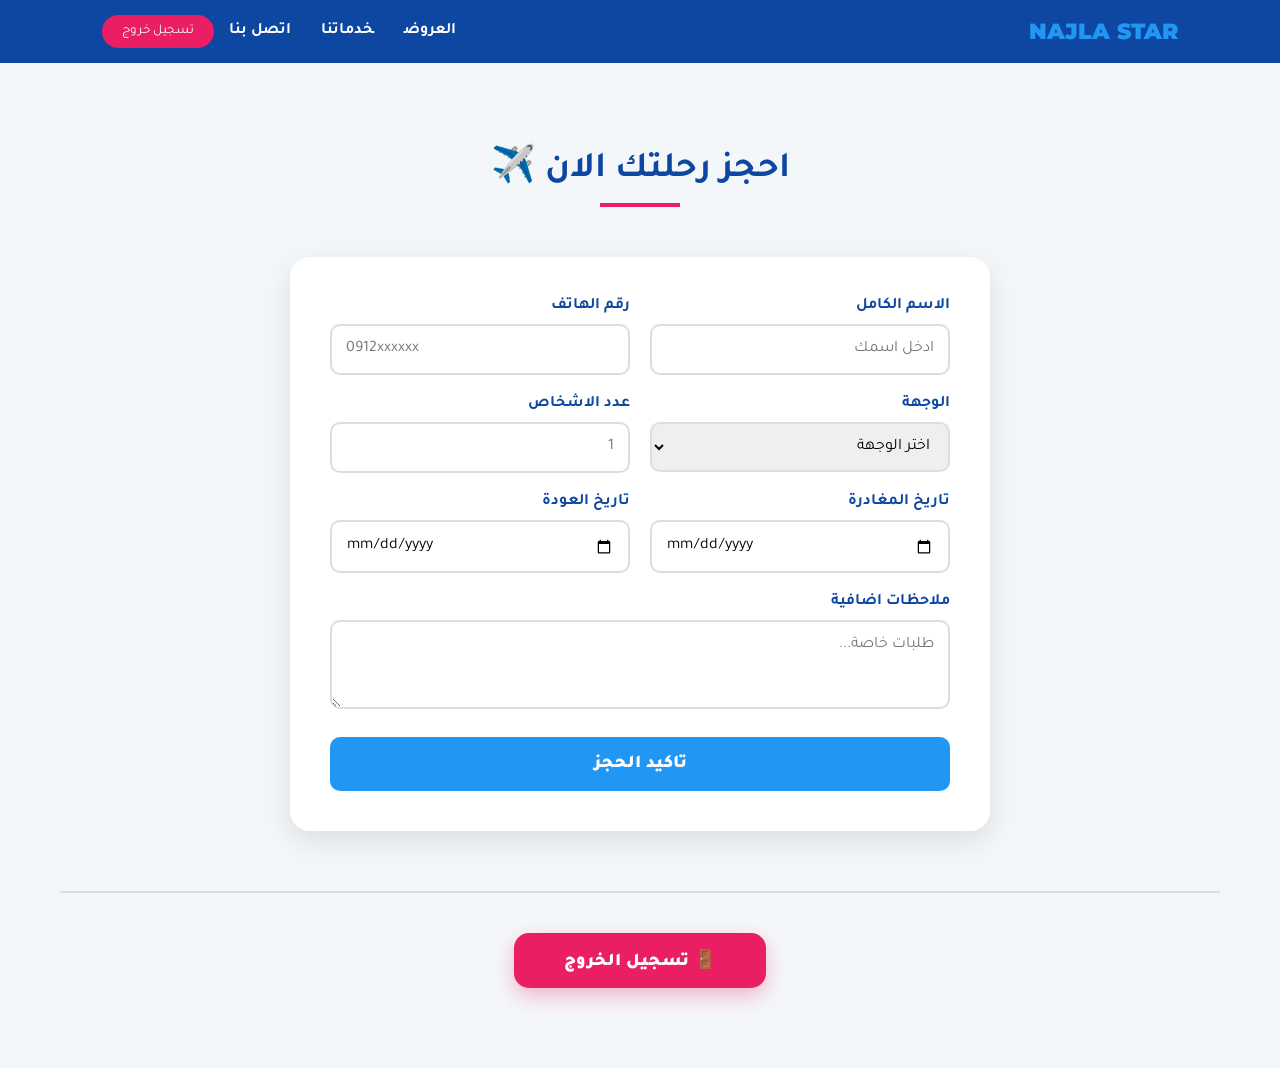
==== booking.html @ 3e5f663d "رفع الموقع النهائي" ====
<!DOCTYPE html>
<html lang="ar" dir="rtl">
<head>
<meta charset="UTF-8">
<meta name="viewport" content="width=device-width, initial-scale=1.0">
<title>NAJLA STAR - الحجز</title>
<link href="https://fonts.googleapis.com/css2?family=Tajawal:wght@400;700;900&family=Montserrat:wght@700;900&display=swap" rel="stylesheet">
<link rel="stylesheet" href="style.css">
</head>
<body>
<header class="navbar"><div class="logo">NAJLA STAR</div><nav><a href="offers.html">العروض</a><a href="services.html">خدماتنا</a><a href="contact.html">اتصل بنا</a><button class="btn-logout" onclick="logout()">تسجيل خروج</button></nav></header>
<div class="container">
  <h2 class="section-title">احجز رحلتك الان ✈️</h2>
  <form class="booking-form" onsubmit="alert('تم استلام طلب الحجز بنجاح. سوف نتواصل معك خلال 24 ساعة'); return false;">
    <div class="form-row">
      <div class="form-group">
        <label>الاسم الكامل</label>
        <input type="text" placeholder="ادخل اسمك" required>
      </div>
      <div class="form-group">
        <label>رقم الهاتف</label>
        <input type="tel" placeholder="0912xxxxxx" required>
      </div>
    </div>
    <div class="form-row">
      <div class="form-group">
        <label>الوجهة</label>
        <select id="destinationSelect" required>
          <option>اختر الوجهة</option>
          <option>القاهرة - مصر</option>
          <option>دبي - الامارات</option>
          <option>اسطنبول - تركيا</option>
        </select>
      </div>
      <div class="form-group">
        <label>عدد الاشخاص</label>
        <input type="number" placeholder="1" min="1" required>
      </div>
    </div>
    <div class="form-row">
      <div class="form-group">
        <label>تاريخ المغادرة</label>
        <input type="date" required>
      </div>
      <div class="form-group">
        <label>تاريخ العودة</label>
        <input type="date" required>
      </div>
    </div>
    <div class="form-group">
      <label>ملاحظات اضافية</label>
      <textarea rows="3" placeholder="طلبات خاصة..."></textarea>
    </div>
    <button type="submit" class="btn-book">تاكيد الحجز</button>
  </form>
  <div class="logout-section">
    <button class="btn-logout-big" onclick="logout()">🚪 تسجيل الخروج</button>
  </div>
</div>
<script src="script.js"></script>
</body>
</html>
---- style.css ----
:root {
  --dark:#0D47A1; 
  --pink:#E91E63; 
  --blue:#2196F3; 
  --white:#FFFFFF;
  --gradient1: #FF6B6B;
  --gradient2: #4ECDC4;
}
* {margin:0; padding:0; box-sizing:border-box; font-family:'Tajawal', sans-serif}

body {background: #f4f7f9}

/* ========== صفحة الدخول ========== */
#loginPage {
  background:linear-gradient(135deg, var(--gradient1), var(--gradient2), var(--dark)), 
  url('https://images.unsplash.com/photo-1556388158-158ea5ccacbd?q=80&w=1920') center/cover fixed;
  background-blend-mode: overlay;
  color:var(--white); min-height:100vh; display:flex; flex-direction:column; justify-content:center; align-items:center; text-align:center; padding:20px 20px 80px 20px; position: relative;
}
.icon {position: absolute; font-size: 70px; opacity: 0.15; animation: float 6s ease-in-out infinite;}
.icon1 {top: 10%; left: 8%;} .icon2 {top: 15%; right: 10%;} .icon3 {bottom: 20%; left: 10%;} .icon4 {bottom: 15%; right: 8%;}
@keyframes float {0%, 100% {transform: translateY(0px) rotate(0deg)} 50% {transform: translateY(-25px) rotate(15deg)}}

.company-name {
  font-family: 'Montserrat', sans-serif; font-size:56px; font-weight:900; color:var(--blue);
  margin-bottom:10px; margin-top: -20px;
  text-shadow:0 0 30px rgba(33,150,243,0.8); letter-spacing: 4px;
  animation: fadeInOut 2.5s ease-in-out infinite;
}
@keyframes fadeInOut {
 0% {opacity: 0; transform: scale(0.8);}
 50% {opacity: 1; transform: scale(1.1);}
 100% {opacity: 0; transform: scale(0.8);}
}
.tagline {
  font-size:22px; max-width:650px; margin-bottom:40px; line-height:1.8; color: #fff; font-weight: 700;
  background: rgba(0,0,0,0.2); padding: 15px; border-radius: 15px; backdrop-filter: blur(5px);
}

.box {
  background:rgba(255,255,255,0.1); color:var(--white); padding:35px; border-radius:25px; 
  box-shadow:0 20px 50px rgba(0,0,0,0.3); width:420px; margin:15px 0; display:none; 
  animation:slideUp 0.5s; backdrop-filter: blur(15px); border: 1px solid rgba(255,255,255,0.2);
}
@keyframes slideUp {from{opacity:0; transform:translateY(30px)} to{opacity:1; transform:translateY(0)}}
.box h2 {color:var(--white); margin-bottom:20px; font-size:26px; font-weight: 900}
.box input {
  width:100%; padding:14px; margin:10px 0; border:2px solid rgba(255,255,255,0.3); 
  border-radius:10px; font-size:16px; direction: rtl; background: rgba(255,255,255,0.1);
  color: white;
}
.box input::placeholder {color: rgba(255,255,255,0.7)}
.box input:focus {border-color:var(--pink); outline: none}

.btn {
  width:100%; padding:14px; margin:10px 0; border-radius:10px; border:none; font-size:16px; 
  font-weight:700; cursor:pointer; transition:0.3s
}
.btn-main {background:var(--pink); color:var(--white)}
.btn-blue {background:var(--blue); color:var(--white)}
.btn-google {background:#DB4437; color:white} 
.btn-facebook {background:#1877F2; color:white}
.btn:hover {transform:translateY(-3px); box-shadow: 0 5px 15px rgba(0,0,0,0.3)}

.main-buttons {display:flex; gap:20px; margin-top:20px}
.main-btn-pink {
  background:var(--pink); color:var(--white); padding:18px 40px; border-radius:15px; font-size:18px; font-weight:900; 
  border:none; cursor:pointer; box-shadow: 0 8px 25px rgba(233,30,99,0.4); transition: 0.4s;
}
.main-btn-blue {
  background:var(--blue); color:var(--white); padding:18px 40px; border-radius:15px; font-size:18px; font-weight:900; 
  border:none; cursor:pointer; box-shadow: 0 8px 25px rgba(33,150,243,0.4); transition: 0.4s;
}
.main-btn-pink:hover, .main-btn-blue:hover {transform:scale(1.08)}
.divider {color:rgba(255,255,255,0.7); margin:15px 0} 
.back-link {color:var(--white); text-decoration:none; font-weight:700; cursor:pointer}

/* ========== الشريط ========== */
.navbar {
  background:var(--dark); padding:15px 8%; display:flex; 
  justify-content:space-between; align-items:center; position:sticky; top:0; z-index:1000
}
.navbar .logo {font-family: 'Montserrat', sans-serif; font-size:22px; font-weight:900; color:var(--blue)}
.navbar nav a {margin:0 15px; text-decoration:none; color:var(--white); font-weight:700; cursor:pointer}
.navbar nav a:hover {color:var(--blue)}
.btn-logout {background:var(--pink); color:var(--white) !important; padding:8px 20px; border-radius:20px; border:none; cursor:pointer}

.container {max-width:1200px; margin:auto; padding:80px 20px}
.section-title {text-align:center; font-size:36px; color:var(--dark); margin-bottom:50px}
.section-title::after {content:''; width:80px; height:4px; background:var(--pink); display:block; margin:10px auto}

.offers-grid {display:grid; grid-template-columns:repeat(auto-fit, minmax(300px, 1fr)); gap:30px}
.offer-card {background:var(--white); border-radius:15px; overflow:hidden; box-shadow:0 8px 25px rgba(0,0,0,0.1)}
.offer-card img {width:100%; height:250px; object-fit:cover}
.offer-card .info {padding:20px; color:#333}
.price {font-size:24px; color:var(--pink); font-weight:900; margin-top:10px}
.btn-book-now {
  background: var(--blue); color: white; width: 100%; padding: 12px; border: none; 
  border-radius: 10px; font-weight: 900; margin-top: 10px; cursor: pointer; transition: 0.3s;
}
.btn-book-now:hover {background: var(--dark); transform: scale(1.03)}

.logout-section {
  text-align: center; margin-top: 60px; padding-top: 40px; border-top: 2px solid #ddd;
}
.btn-logout-big {
  background: var(--pink); color: white; padding: 15px 50px; border: none;
  border-radius: 15px; font-size: 18px; font-weight: 900; cursor: pointer;
  box-shadow: 0 8px 20px rgba(233,30,99,0.3); transition: 0.3s;
}
.btn-logout-big:hover {transform: scale(1.05); background: #C2185B}

.booking-form {
  background: var(--white); padding: 40px; border-radius: 20px; max-width: 700px; margin: auto;
  box-shadow: 0 10px 30px rgba(0,0,0,0.1);
}
.form-group {margin-bottom: 20px}
.form-group label {display: block; margin-bottom: 8px; color: var(--dark); font-weight: 700}
.form-group input, .form-group select, .form-group textarea {
  width:100%; padding:14px; border:2px solid #ddd; border-radius:10px; font-size:16px
}
.form-row {display: grid; grid-template-columns: 1fr 1fr; gap: 20px}
.btn-book {background:var(--blue); color:var(--white); padding:16px; border:none; width:100%; border-radius:10px; font-weight:900; font-size:18px; cursor:pointer}

.contact-wrapper {display:grid; grid-template-columns:1fr 1fr; gap:40px; max-width:1000px; margin:auto}
.contact-form input, .contact-form textarea {
  width:100%; padding:14px; margin:10px 0; border:2px solid #ddd; border-radius:10px; font-size:16px
}
.contact-form button {background:var(--blue); color:var(--white); padding:14px; border:none; width:100%; border-radius:10px; font-weight:900; cursor:pointer}
.contact-info {background: var(--white); padding: 30px; border-radius: 20px; box-shadow: 0 8px 25px rgba(0,0,0,0.1)}
.contact-info h3 {color:var(--dark); margin-bottom:20px}
.contact-info p {font-size: 18px; margin: 15px 0; color: #333}

@media(max-width:768px){
  .company-name{font-size:36px} .box{width:100%} .main-buttons{flex-direction:column} .icon{display: none}
  .navbar nav{display:none}
  .contact-wrapper{grid-template-columns:1fr}
  .form-row{grid-template-columns:1fr}
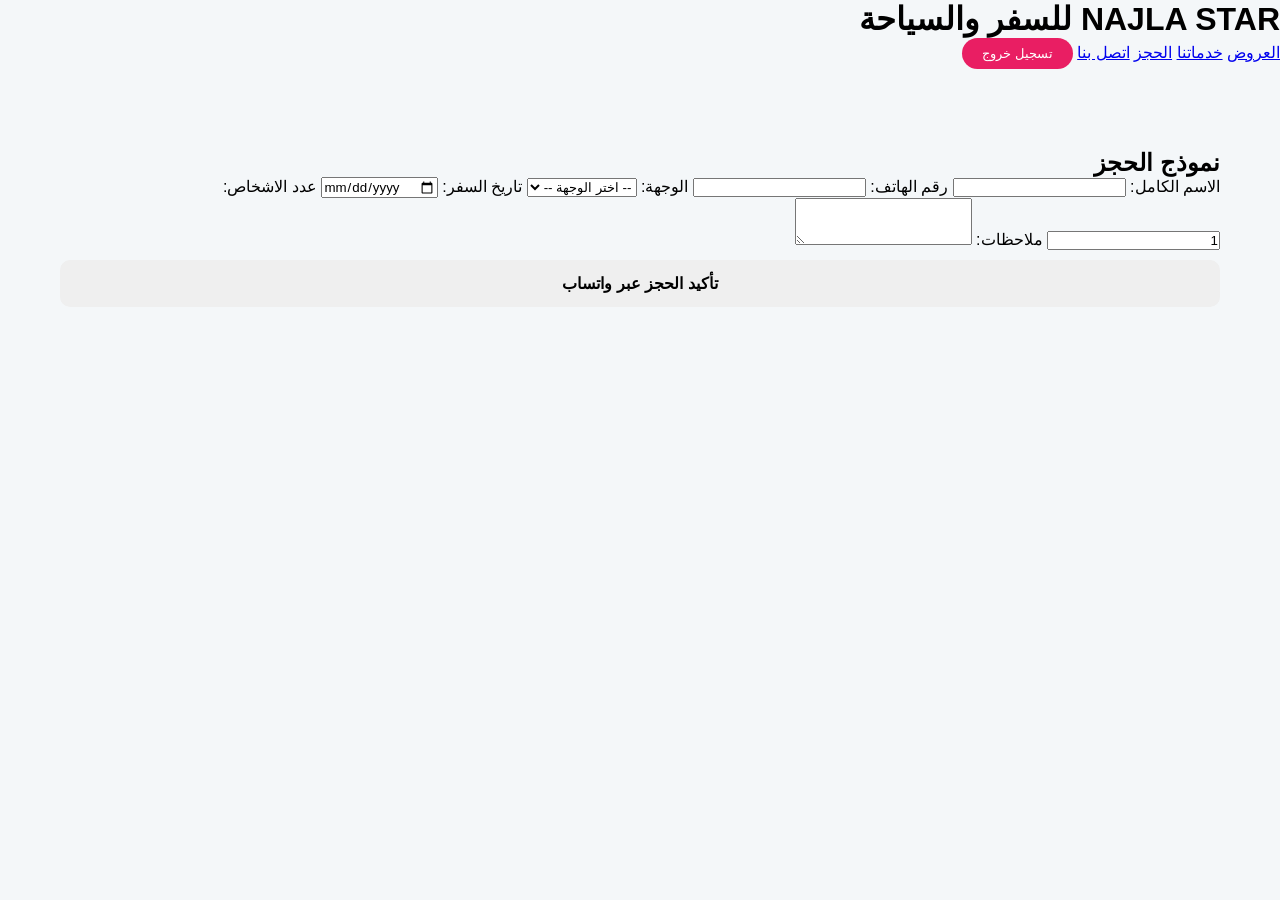
==== commit 4f377045: "Refactor booking form and update layout" ====
--- a/booking.html
+++ b/booking.html
@@ -1,62 +1,91 @@
 <!DOCTYPE html>
 <html lang="ar" dir="rtl">
 <head>
-<meta charset="UTF-8">
-<meta name="viewport" content="width=device-width, initial-scale=1.0">
-<title>NAJLA STAR - الحجز</title>
-<link href="https://fonts.googleapis.com/css2?family=Tajawal:wght@400;700;900&family=Montserrat:wght@700;900&display=swap" rel="stylesheet">
-<link rel="stylesheet" href="style.css">
+  <meta charset="UTF-8">
+  <meta name="viewport" content="width=device-width, initial-scale=1.0">
+  <title>الحجز - NAJLA STAR</title>
+  <link rel="stylesheet" href="style.css">
 </head>
 <body>
-<header class="navbar"><div class="logo">NAJLA STAR</div><nav><a href="offers.html">العروض</a><a href="services.html">خدماتنا</a><a href="contact.html">اتصل بنا</a><button class="btn-logout" onclick="logout()">تسجيل خروج</button></nav></header>
-<div class="container">
-  <h2 class="section-title">احجز رحلتك الان ✈️</h2>
-  <form class="booking-form" onsubmit="alert('تم استلام طلب الحجز بنجاح. سوف نتواصل معك خلال 24 ساعة'); return false;">
-    <div class="form-row">
-      <div class="form-group">
-        <label>الاسم الكامل</label>
-        <input type="text" placeholder="ادخل اسمك" required>
-      </div>
-      <div class="form-group">
-        <label>رقم الهاتف</label>
-        <input type="tel" placeholder="0912xxxxxx" required>
-      </div>
-    </div>
-    <div class="form-row">
-      <div class="form-group">
-        <label>الوجهة</label>
-        <select id="destinationSelect" required>
-          <option>اختر الوجهة</option>
-          <option>القاهرة - مصر</option>
-          <option>دبي - الامارات</option>
-          <option>اسطنبول - تركيا</option>
-        </select>
-      </div>
-      <div class="form-group">
-        <label>عدد الاشخاص</label>
-        <input type="number" placeholder="1" min="1" required>
-      </div>
-    </div>
-    <div class="form-row">
-      <div class="form-group">
-        <label>تاريخ المغادرة</label>
-        <input type="date" required>
-      </div>
-      <div class="form-group">
-        <label>تاريخ العودة</label>
-        <input type="date" required>
-      </div>
-    </div>
-    <div class="form-group">
-      <label>ملاحظات اضافية</label>
-      <textarea rows="3" placeholder="طلبات خاصة..."></textarea>
-    </div>
-    <button type="submit" class="btn-book">تاكيد الحجز</button>
-  </form>
-  <div class="logout-section">
-    <button class="btn-logout-big" onclick="logout()">🚪 تسجيل الخروج</button>
-  </div>
-</div>
-<script src="script.js"></script>
+  <header>
+    <h1>NAJLA STAR للسفر والسياحة</h1>
+    <nav>
+      <a href="offers.html">العروض</a>
+      <a href="services.html">خدماتنا</a>
+      <a href="booking.html">الحجز</a>
+      <a href="contact.html">اتصل بنا</a>
+      <button class="btn-logout" onclick="logout()">تسجيل خروج</button>
+    </nav>
+  </header>
+
+  <main class="container">
+    <h2>نموذج الحجز</h2>
+    <form id="bookingForm">
+      
+      <label>الاسم الكامل:</label>
+      <input type="text" id="name" required>
+
+      <label>رقم الهاتف:</label>
+      <input type="tel" id="phone" required>
+
+      <label>الوجهة:</label>
+      <select id="destinationSelect" required>
+        <option value="">-- اختر الوجهة --</option>
+        <option value="القاهرة">القاهرة</option>
+        <option value="دبي">دبي</option>
+        <option value="اسطنبول">اسطنبول</option>
+        <option value="جدة">جدة</option>
+        <option value="الرياض">الرياض</option>
+      </select>
+
+      <label>تاريخ السفر:</label>
+      <input type="date" id="date" required>
+
+      <label>عدد الاشخاص:</label>
+      <input type="number" id="people" min="1" value="1" required>
+
+      <label>ملاحظات:</label>
+      <textarea id="notes" rows="3"></textarea>
+
+      <button type="submit" class="btn">تأكيد الحجز عبر واتساب</button>
+    </form>
+  </main>
+
+  <script src="script.js"></script>
+  <script>
+    // كود ارسال الواتساب
+    document.getElementById('bookingForm').addEventListener('submit', function(e){
+      e.preventDefault();
+      
+      let name = document.getElementById('name').value;
+      let phone = document.getElementById('phone').value;
+      let destination = document.getElementById('destinationSelect').value;
+      let date = document.getElementById('date').value;
+      let people = document.getElementById('people').value;
+      let notes = document.getElementById('notes').value;
+      
+      let message = `🔔 *حجز جديد من موقع NAJLA STAR* 🔔%0A%0A
+*الاسم:* ${name}%0A
+*الرقم:* ${phone}%0A
+*الوجهة:* ${destination}%0A
+*التاريخ:* ${date}%0A
+*عدد الاشخاص:* ${people}%0A
+*الملاحظات:* ${notes}`;
+      
+      // 👇 غيري الرقم دا لرقمك حق الواتساب. لازم يبدأ بـ 249
+      let myWhatsApp = "+249 96 128 8504"; 
+      
+      window.open(`https://wa.me/${myWhatsApp}?text=${message}`, '_blank');
+    });
+
+    // عشان يختار الوجهة الجات من زر "احجز الان"
+    window.onload = function() {
+      let dest = localStorage.getItem('selectedDestination');
+      if(dest && document.getElementById('destinationSelect')){
+        document.getElementById('destinationSelect').value = dest;
+        localStorage.removeItem('selectedDestination');
+      }
+    }
+  </script>
 </body>
-</html>+</html>
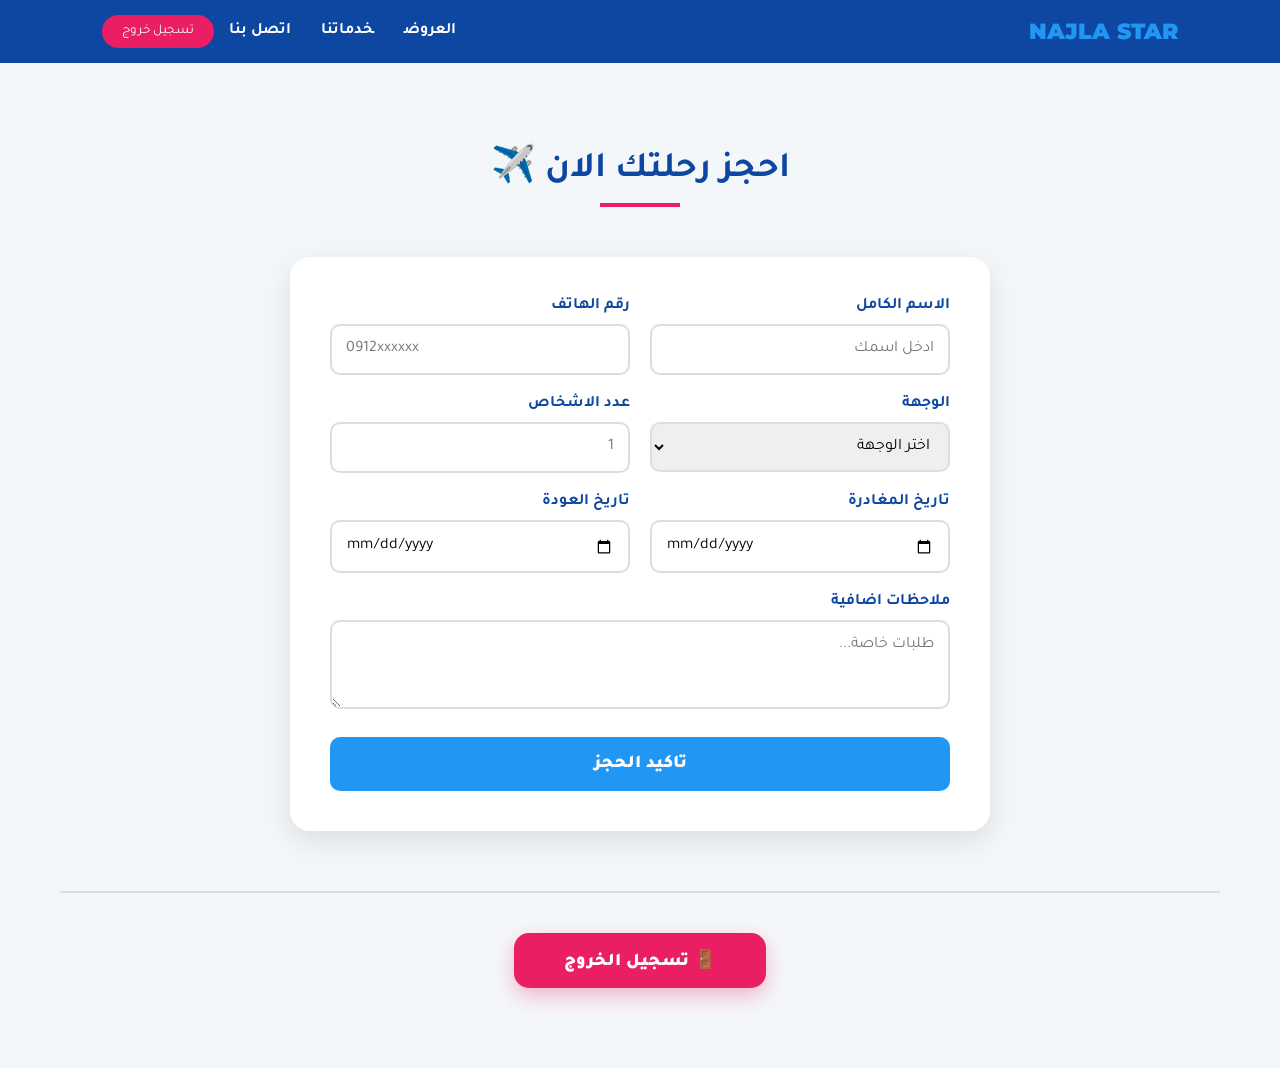
==== commit ab9c3fac: "Revamp booking.html layout and form elements Updated the layout and form structure for the booking p" ====
--- a/booking.html
+++ b/booking.html
@@ -1,91 +1,62 @@
 <!DOCTYPE html>
 <html lang="ar" dir="rtl">
 <head>
-  <meta charset="UTF-8">
-  <meta name="viewport" content="width=device-width, initial-scale=1.0">
-  <title>الحجز - NAJLA STAR</title>
-  <link rel="stylesheet" href="style.css">
+<meta charset="UTF-8">
+<meta name="viewport" content="width=device-width, initial-scale=1.0">
+<title>NAJLA STAR - الحجز</title>
+<link href="https://fonts.googleapis.com/css2?family=Tajawal:wght@400;700;900&family=Montserrat:wght@700;900&display=swap" rel="stylesheet">
+<link rel="stylesheet" href="style.css">
 </head>
 <body>
-  <header>
-    <h1>NAJLA STAR للسفر والسياحة</h1>
-    <nav>
-      <a href="offers.html">العروض</a>
-      <a href="services.html">خدماتنا</a>
-      <a href="booking.html">الحجز</a>
-      <a href="contact.html">اتصل بنا</a>
-      <button class="btn-logout" onclick="logout()">تسجيل خروج</button>
-    </nav>
-  </header>
-
-  <main class="container">
-    <h2>نموذج الحجز</h2>
-    <form id="bookingForm">
-      
-      <label>الاسم الكامل:</label>
-      <input type="text" id="name" required>
-
-      <label>رقم الهاتف:</label>
-      <input type="tel" id="phone" required>
-
-      <label>الوجهة:</label>
-      <select id="destinationSelect" required>
-        <option value="">-- اختر الوجهة --</option>
-        <option value="القاهرة">القاهرة</option>
-        <option value="دبي">دبي</option>
-        <option value="اسطنبول">اسطنبول</option>
-        <option value="جدة">جدة</option>
-        <option value="الرياض">الرياض</option>
-      </select>
-
-      <label>تاريخ السفر:</label>
-      <input type="date" id="date" required>
-
-      <label>عدد الاشخاص:</label>
-      <input type="number" id="people" min="1" value="1" required>
-
-      <label>ملاحظات:</label>
-      <textarea id="notes" rows="3"></textarea>
-
-      <button type="submit" class="btn">تأكيد الحجز عبر واتساب</button>
-    </form>
-  </main>
-
-  <script src="script.js"></script>
-  <script>
-    // كود ارسال الواتساب
-    document.getElementById('bookingForm').addEventListener('submit', function(e){
-      e.preventDefault();
-      
-      let name = document.getElementById('name').value;
-      let phone = document.getElementById('phone').value;
-      let destination = document.getElementById('destinationSelect').value;
-      let date = document.getElementById('date').value;
-      let people = document.getElementById('people').value;
-      let notes = document.getElementById('notes').value;
-      
-      let message = `🔔 *حجز جديد من موقع NAJLA STAR* 🔔%0A%0A
-*الاسم:* ${name}%0A
-*الرقم:* ${phone}%0A
-*الوجهة:* ${destination}%0A
-*التاريخ:* ${date}%0A
-*عدد الاشخاص:* ${people}%0A
-*الملاحظات:* ${notes}`;
-      
-      // 👇 غيري الرقم دا لرقمك حق الواتساب. لازم يبدأ بـ 249
-      let myWhatsApp = "+249 96 128 8504"; 
-      
-      window.open(`https://wa.me/${myWhatsApp}?text=${message}`, '_blank');
-    });
-
-    // عشان يختار الوجهة الجات من زر "احجز الان"
-    window.onload = function() {
-      let dest = localStorage.getItem('selectedDestination');
-      if(dest && document.getElementById('destinationSelect')){
-        document.getElementById('destinationSelect').value = dest;
-        localStorage.removeItem('selectedDestination');
-      }
-    }
-  </script>
+<header class="navbar"><div class="logo">NAJLA STAR</div><nav><a href="offers.html">العروض</a><a href="services.html">خدماتنا</a><a href="contact.html">اتصل بنا</a><button class="btn-logout" onclick="logout()">تسجيل خروج</button></nav></header>
+<div class="container">
+  <h2 class="section-title">احجز رحلتك الان ✈️</h2>
+  <form class="booking-form" onsubmit="alert('تم استلام طلب الحجز بنجاح. سوف نتواصل معك خلال 24 ساعة'); return false;">
+    <div class="form-row">
+      <div class="form-group">
+        <label>الاسم الكامل</label>
+        <input type="text" placeholder="ادخل اسمك" required>
+      </div>
+      <div class="form-group">
+        <label>رقم الهاتف</label>
+        <input type="tel" placeholder="0912xxxxxx" required>
+      </div>
+    </div>
+    <div class="form-row">
+      <div class="form-group">
+        <label>الوجهة</label>
+        <select id="destinationSelect" required>
+          <option>اختر الوجهة</option>
+          <option>القاهرة - مصر</option>
+          <option>دبي - الامارات</option>
+          <option>اسطنبول - تركيا</option>
+        </select>
+      </div>
+      <div class="form-group">
+        <label>عدد الاشخاص</label>
+        <input type="number" placeholder="1" min="1" required>
+      </div>
+    </div>
+    <div class="form-row">
+      <div class="form-group">
+        <label>تاريخ المغادرة</label>
+        <input type="date" required>
+      </div>
+      <div class="form-group">
+        <label>تاريخ العودة</label>
+        <input type="date" required>
+      </div>
+    </div>
+    <div class="form-group">
+      <label>ملاحظات اضافية</label>
+      <textarea rows="3" placeholder="طلبات خاصة..."></textarea>
+    </div>
+    <button type="submit" class="btn-book">تاكيد الحجز</button>
+  </form>
+  <div class="logout-section">
+    <button class="btn-logout-big" onclick="logout()">🚪 تسجيل الخروج</button>
+  </div>
+</div>
+<script src="script.js"></script>
 </body>
 </html>
